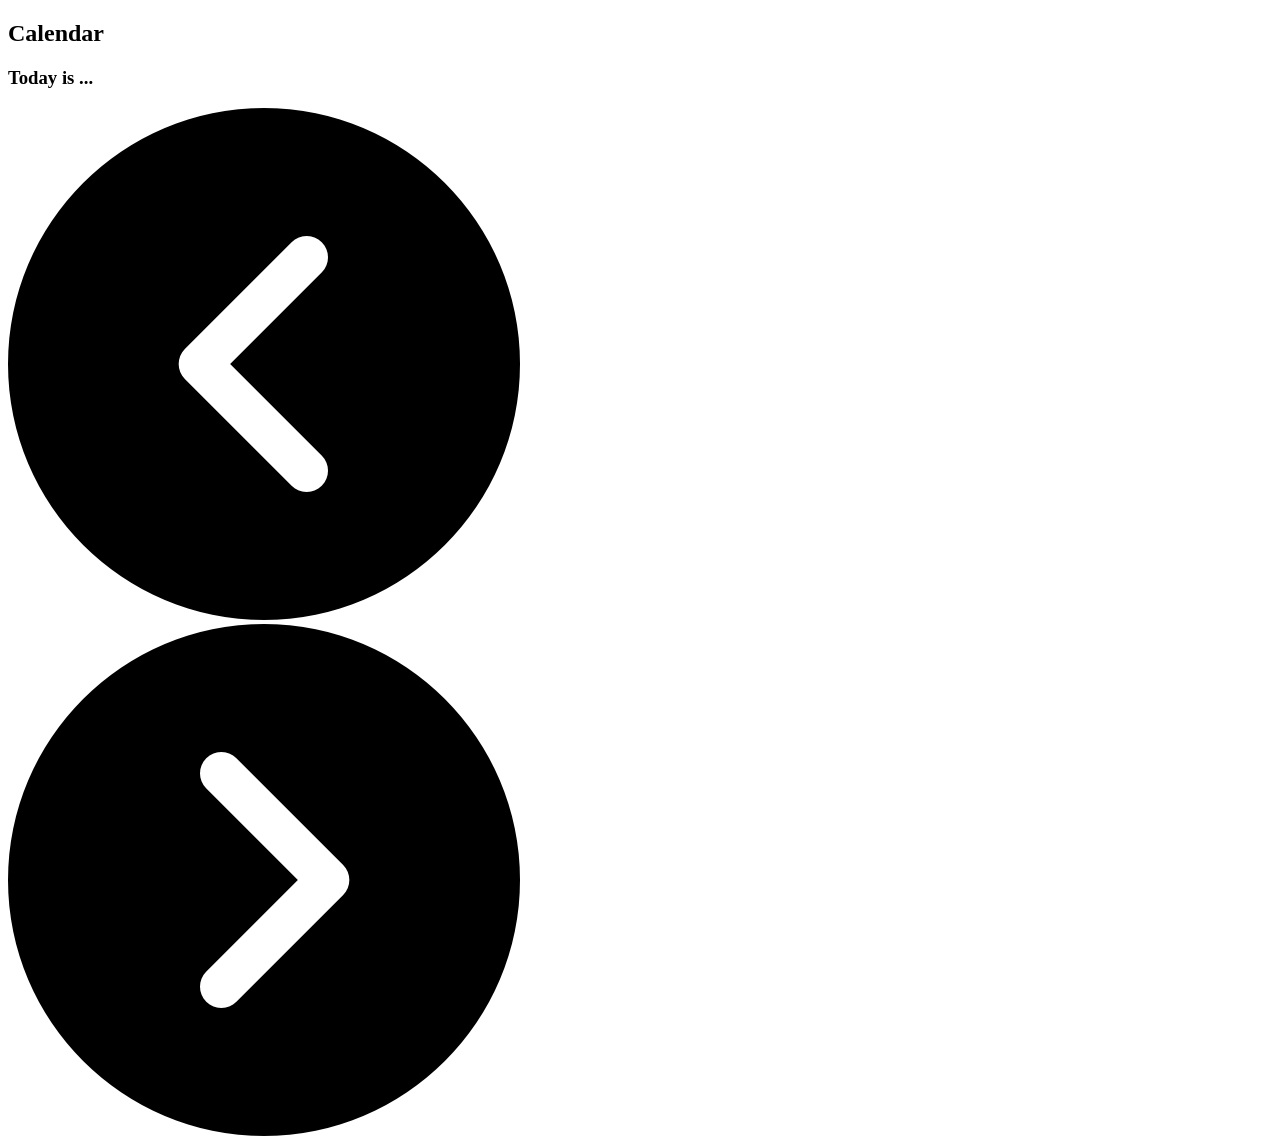
==== Calendar/canlendar.html @ 3b1df37a "Create canlendar.html" ====
<!DOCTYPE html>
<html lang="en">
  <head>
    <meta charset="UTF-8" />
    <meta name="viewport" content="width=device-width, initial-scale=1.0" />
    <title>Document</title>
  </head>
  <body>
    <div id="container">
      <h2>Calendar</h2>
      <div id="year"></div>
      <div id="month"></div>
      <div id="week"></div>
      <div id="cal"></div>
    </div>
    <div id="contriller">
      <h3>Today is ...</h3>
      <div id="this-day"></div>
      <div id="date"></div>
      <div class="btn">
        <div onclick="handleWeek(-1)"><img src="./img/previous.png" /></div>
        <div onclick="handleWeek(1)"><img src="./img/next.png" /></div>
      </div>
    </div>

    <div id="back">
      <div class="imgwrap">
        <div class="imgview opaque" id="1"></div>
        <div class="imgview" id="2"></div>
        <div class="imgview" id="3"></div>
        <div class="imgview" id="4"></div>
        <div class="imgview" id="5"></div>
        <div class="imgview" id="6"></div>
        <div class="imgview" id="7"></div>
        <div class="imgview" id="8"></div>
      </div>
    </div>
  </body>
</html>
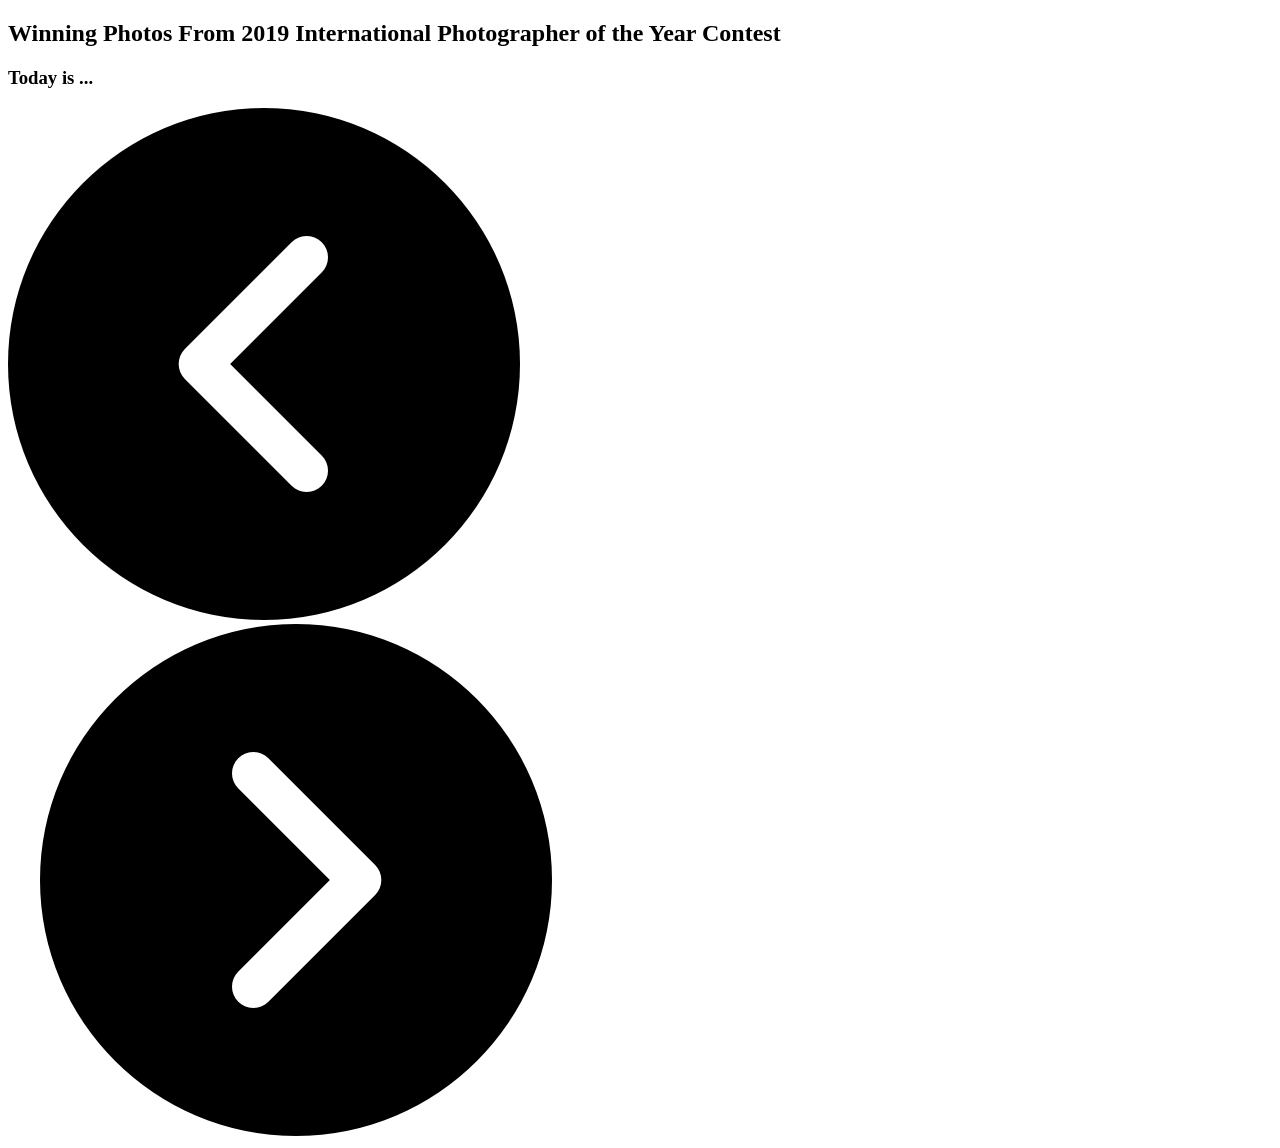
==== commit 5b098c99: "Update canlendar.html" ====
--- a/Calendar/canlendar.html
+++ b/Calendar/canlendar.html
@@ -4,25 +4,30 @@
     <meta charset="UTF-8" />
     <meta name="viewport" content="width=device-width, initial-scale=1.0" />
     <title>Document</title>
+    <link rel="stylesheet" href="style.css" />
   </head>
   <body>
+    <script src="main.js"></script>
     <div id="container">
-      <h2>Calendar</h2>
+      <h2>
+        Winning Photos From 2019 International Photographer of the Year Contest
+      </h2>
       <div id="year"></div>
       <div id="month"></div>
-      <div id="week"></div>
-      <div id="cal"></div>
+      <div id="weekDic"></div>
+      <div id="calenda"></div>
     </div>
-    <div id="contriller">
+    <div id="controller">
       <h3>Today is ...</h3>
       <div id="this-day"></div>
       <div id="date"></div>
       <div class="btn">
         <div onclick="handleWeek(-1)"><img src="./img/previous.png" /></div>
-        <div onclick="handleWeek(1)"><img src="./img/next.png" /></div>
+        <div onclick="handleWeek(1)">
+          <img src="./img/next.png" style="margin-left: 2rem" />
+        </div>
       </div>
     </div>
-
     <div id="back">
       <div class="imgwrap">
         <div class="imgview opaque" id="1"></div>
@@ -33,7 +38,13 @@
         <div class="imgview" id="6"></div>
         <div class="imgview" id="7"></div>
         <div class="imgview" id="8"></div>
+        <div class="imgview" id="9"></div>
+        <div class="imgview" id="10"></div>
+        <div class="imgview" id="11"></div>
+        <div class="imgview" id="12"></div>
+        <div class="imgview" id="13"></div>
       </div>
     </div>
+    <div id="bg"></div>
   </body>
 </html>
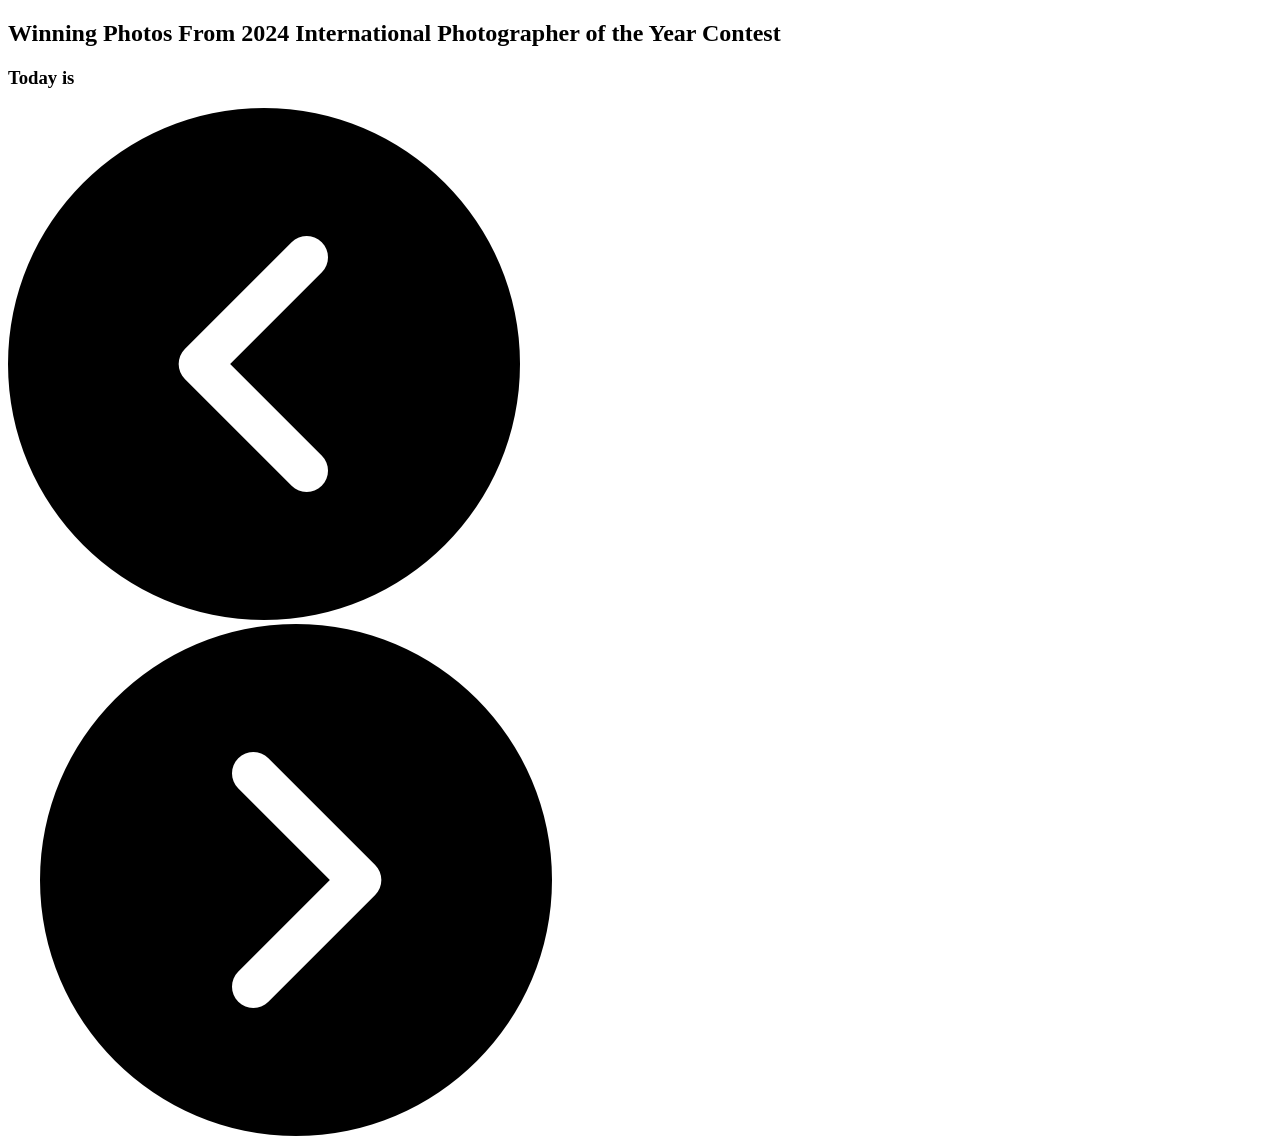
==== commit b46828f8: "Update canlendar.html" ====
--- a/Calendar/canlendar.html
+++ b/Calendar/canlendar.html
@@ -7,10 +7,9 @@
     <link rel="stylesheet" href="style.css" />
   </head>
   <body>
-    <script src="main.js"></script>
     <div id="container">
       <h2>
-        Winning Photos From 2019 International Photographer of the Year Contest
+        Winning Photos From 2024 International Photographer of the Year Contest
       </h2>
       <div id="year"></div>
       <div id="month"></div>
@@ -18,7 +17,7 @@
       <div id="calenda"></div>
     </div>
     <div id="controller">
-      <h3>Today is ...</h3>
+      <h3>Today is</h3>
       <div id="this-day"></div>
       <div id="date"></div>
       <div class="btn">
@@ -46,5 +45,6 @@
       </div>
     </div>
     <div id="bg"></div>
+    <script src="main.js"></script>
   </body>
 </html>
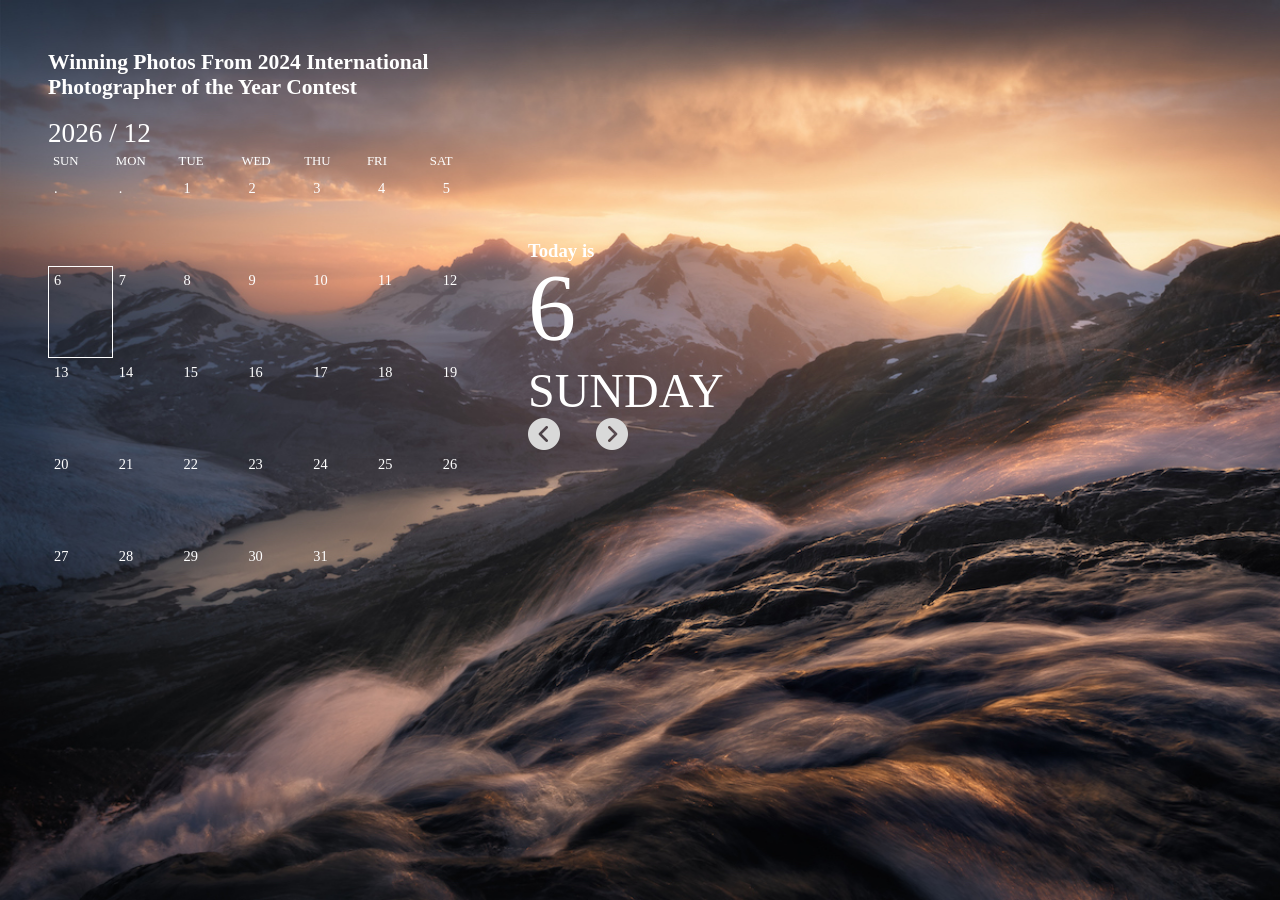
==== commit 8dc5f101: "Update canlendar.html" ====
--- a/Calendar/canlendar.html
+++ b/Calendar/canlendar.html
@@ -44,7 +44,18 @@
         <div class="imgview" id="13"></div>
       </div>
     </div>
-    <div id="bg"></div>
+    <div id="click_day">
+      <div id="todoList" class="hidden">
+        <h3>ToDoList</h3>
+        <div class="plus-button" onclick="inputVisibility()">+</div>
+        <div id="click_day_day"></div>
+      </div>
+      <div id="inputBox" class="hidden" onclick="addTodo()">
+        <div class="exit-button" onclick="inputUnVisibility()">x</div>
+        <div id="box">ToDo : <input id="inputTodo" type="text" /></div>
+      </div>
+    </div>
     <script src="main.js"></script>
+    <script src="todolist.js"></script>
   </body>
 </html>
--- a/Calendar/style.css
+++ b/Calendar/style.css
@@ -0,0 +1,235 @@
+html,
+body {
+  margin: 0px;
+  padding: 0px;
+  height: 100%;
+  overflow: hidden;
+}
+#back {
+  width: 100%;
+  height: 100%;
+  max-height: 100%;
+  background-position: center;
+  background-repeat: no-repeat;
+  background-size: cover;
+  position: fixed;
+  top: 0;
+  left: 0;
+  z-index: -1;
+  max-width: 100%;
+  background-color: black;
+}
+
+#back .imgwrap {
+  position: relative;
+  width: 100%;
+  height: 100%;
+}
+
+#back .imgview {
+  position: absolute;
+  top: 0;
+  left: 0;
+  width: 100%;
+  height: 100%;
+  -webkit-transition: opacity 1s ease-in-out;
+  -moz-transition: opacity 1s ease-in-out;
+  -o-transition: opacity 1s ease-in-out;
+  transition: opacity 1s ease-in-out;
+  -ms-filter: 'progid:DXImageTransform.Microsoft.Alpha(Opacity=0)';
+  filter: alpha(opacity=0);
+  opacity: 0;
+}
+
+#back .imgview:nth-child(1) {
+  background: url(./img/international-landscape-photographer-of-the-year-2020-winners-info-4.jpg)
+    0 0 no-repeat;
+  background-size: cover;
+}
+#back .imgview:nth-child(2) {
+  background: url(./img/international-landscape-photographer-of-the-year-2020-winners-info-9.jpg)
+    0 0 no-repeat;
+  background-size: cover;
+}
+#back .imgview:nth-child(3) {
+  background: url(./img/international-landscape-photographer-of-the-year-2020-winners-info-13.jpg)
+    0 0 no-repeat;
+  background-size: cover;
+}
+#back .imgview:nth-child(4) {
+  background: url(./img/international-landscape-photographer-of-the-year-2020-winners-info-3.jpg)
+    0 0 no-repeat;
+  background-size: cover;
+}
+#back .imgview:nth-child(5) {
+  background: url(./img/international-landscape-photographer-of-the-year-2020-winners-info-2.jpg)
+    0 0 no-repeat;
+  background-size: cover;
+}
+#back .imgview:nth-child(6) {
+  background: url(./img/international-landscape-photographer-of-the-year-2020-winners-info-5.jpg)
+    0 0 no-repeat;
+  background-size: cover;
+}
+#back .imgview:nth-child(7) {
+  background: url(./img/international-landscape-photographer-of-the-year-2020-winners-info-6.jpg)
+    0 0 no-repeat;
+  background-size: cover;
+}
+#back .imgview:nth-child(8) {
+  background: url(./img/international-landscape-photographer-of-the-year-2020-winners-info-7.jpg)
+    0 0 no-repeat;
+  background-size: cover;
+}
+
+#back .imgview:nth-child(9) {
+  background: url(./img/international-landscape-photographer-of-the-year-2020-winners-info-8.jpg)
+    0 0 no-repeat;
+  background-size: cover;
+}
+#back .imgview:nth-child(10) {
+  background: url(./img/international-landscape-photographer-of-the-year-2020-winners-info-10.jpg)
+    0 0 no-repeat;
+  background-size: cover;
+}
+#back .imgview:nth-child(11) {
+  background: url(./img/international-landscape-photographer-of-the-year-2020-winners-info-12.jpg)
+    0 0 no-repeat;
+  background-size: cover;
+}
+#back .imgview:nth-child(12) {
+  background: url(./img/international-landscape-photographer-of-the-year-2020-winners-info-14.jpg)
+    0 0 no-repeat;
+  background-size: cover;
+}
+#back .imgview:nth-child(13) {
+  background: url(./img/international-landscape-photographer-of-the-year-2020-winners-info-16.jpg)
+    0 0 no-repeat;
+  background-size: cover;
+}
+
+#back .imgview.opaque {
+  opacity: 1;
+  -ms-filter: 'progid:DXImageTransform.Microsoft.Alpha(Opacity=100)';
+  filter: alpha(opacity=1);
+}
+
+#container {
+  width: 480px;
+  color: white;
+  font-size: 0.9rem;
+  margin-top: 2rem;
+  margin-left: 3rem;
+  float: left;
+}
+#weekDic {
+  font-size: 0.8rem;
+}
+.day {
+  width: 11%;
+  height: 80px;
+  display: inline-block;
+  padding: 5px;
+  border: 1px solid transparent;
+}
+.day:hover {
+  width: 11%;
+  height: 80px;
+  display: inline-block;
+  padding: 5px;
+  border-color: skyblue;
+}
+.today {
+  border: 1px solid white;
+}
+.dic {
+  display: inline-block;
+  width: 11%;
+  padding: 5px;
+}
+#controller {
+  color: white;
+  margin-top: 15rem;
+}
+#controller h3 {
+  margin-bottom: -10px;
+}
+#controller .btn div {
+  display: inline;
+}
+#controller .btn img {
+  width: 2rem;
+  height: 2rem;
+  filter: invert(85%);
+  transition: 0.3s;
+}
+#controller .btn img:hover {
+  transform: scale(1.1);
+  filter: invert(100%);
+}
+#year {
+  font-size: 1.7rem;
+  display: inline;
+}
+#month {
+  font-size: 1.7rem;
+  display: inline;
+}
+#this-day {
+  font-size: 6rem;
+}
+#date {
+  font-size: 3rem;
+}
+#click_day {
+  display: flex;
+  margin-top: 12rem;
+  margin-left: 3rem;
+}
+#todoList {
+  position: relative;
+  color: white;
+  padding-left: 20px;
+  width: 30rem;
+  height: 35rem;
+  border: 1px solid white;
+}
+.plus-button {
+  position: absolute;
+  transform: scale(1.3);
+  top: 0.7rem;
+  right: 1rem;
+  cursor: pointer;
+  padding: 5px;
+  color: #fff;
+}
+.plus-button:hover {
+  transform: scale(2);
+}
+.exit-button {
+  position: absolute;
+  /* top: 0.7rem; */
+  right: 0.5rem;
+  cursor: pointer;
+  padding: 5px;
+  color: #fff;
+}
+.exit-button:hover {
+  transform: scale(1.3);
+}
+#inputBox {
+  position: relative;
+  color: white;
+  margin-left: 3rem;
+  padding-left: 20px;
+  width: 30rem;
+  height: 5rem;
+  border: 1px solid white;
+}
+#box {
+  line-height: 5rem;
+  /* margin-top: 1.5rem; */
+}
+.hidden {
+  display: none;
+}
